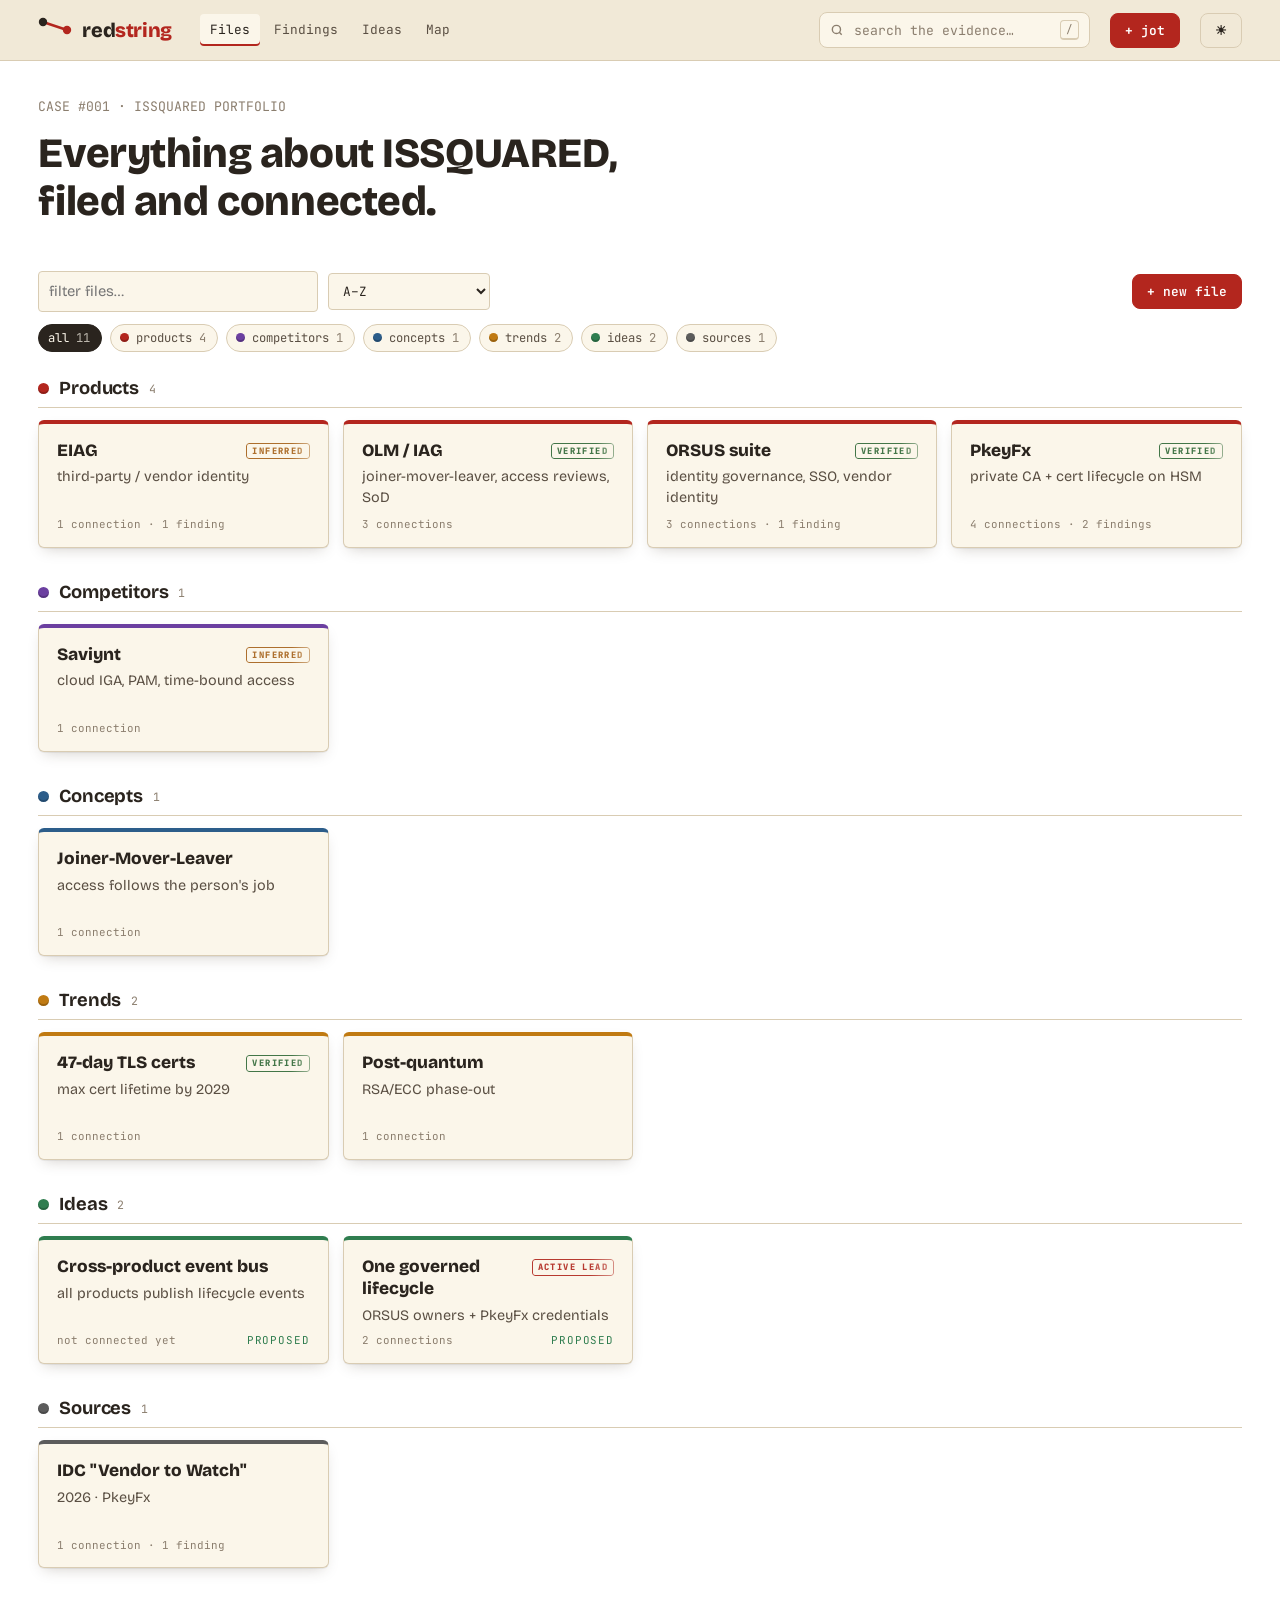
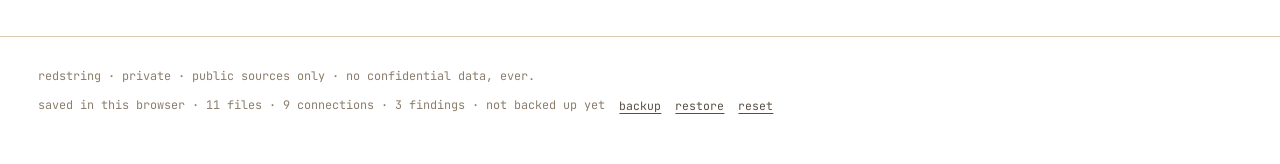
==== cases.html @ 2bbe44ee "Initial commit: redstring research notebook with files, case files, findings, ideas, map, search and" ====
<!doctype html>
<html lang="en">
<head>
<meta charset="utf-8">
<meta name="viewport" content="width=device-width, initial-scale=1">
<title>redstring · case file</title>
<meta name="robots" content="noindex, nofollow">
<script>
  // set theme before paint (no flash)
  (function(){var t;try{t=localStorage.getItem("redstring-theme");}catch(e){}
   if(!t){t=window.matchMedia&&matchMedia("(prefers-color-scheme: dark)").matches?"dark":"light";}
   document.documentElement.setAttribute("data-theme",t);})();
</script>
<link rel="preconnect" href="https://fonts.googleapis.com">
<link rel="preconnect" href="https://fonts.gstatic.com" crossorigin>
<link href="https://fonts.googleapis.com/css2?family=Bricolage+Grotesque:opsz,wght@12..96,400;12..96,600;12..96,700;12..96,800&family=JetBrains+Mono:wght@400;600;800&display=swap" rel="stylesheet">
<link rel="stylesheet" href="static/css/redstring.css">
</head>
<body data-page="cases">
<header id="topbar" class="topbar"></header>

<main class="wrap">

  <div id="file-view" class="file-view"></div>
</main>

<footer id="footer" class="foot"></footer>
<script src="static/js/store.js"></script>
<script src="static/js/ui.js"></script>
<script src="static/js/cases.js"></script>
</body>
</html>
---- static/css/redstring.css ----
/* ==========================================================================
   redstring — theme
   Detective evidence board: corkboard, red string, manila case files,
   rubber stamps, typewriter text, redaction bars. Dark mode = "night shift".
   ========================================================================== */

/* ---------- 1. Tokens (day) ---------- */
:root {
  color-scheme: light;

  /* surfaces */
  --desk:        #efe6d2;   /* page background, warm paper */
  --paper:       #fbf6ea;   /* cards, index cards */
  --paper-2:     #f4ecda;   /* subtle fills */
  --manila:      #e9d4a4;   /* case-file folder */
  --manila-edge: #cfb47a;
  --cork:        #c39a68;
  --cork-dark:   #a47a4a;
  --cork-speck:  #8a6236;

  /* ink */
  --ink:         #2a241e;
  --ink-2:       #5a4f43;
  --ink-3:       #8b7e6e;
  --rule:        #d9ccb3;

  /* the string */
  --string:      #b3261e;
  --string-soft: #b3261e33;

  /* stamps */
  --verified:    #2f6b3a;
  --inferred:    #a8641a;
  --lead:        #b3261e;

  /* entity types (push-pin colours) */
  --t-product:    #b3261e;
  --t-concept:    #2c5d8a;
  --t-competitor: #6b3fa0;
  --t-trend:      #c07a12;
  --t-idea:       #2f7d4f;
  --t-person:     #a23b72;
  --t-source:     #5c5c5c;

  --redact:      #1b1714;
  --shadow:      0 1px 0 #0000000d, 0 6px 14px -6px #3a2a1a40;
  --shadow-lift: 0 2px 0 #0000000d, 0 14px 26px -10px #3a2a1a59;
  --lamp:        transparent;

  --font-sans: "Bricolage Grotesque", system-ui, -apple-system, "Segoe UI", sans-serif;
  --font-mono: "JetBrains Mono", ui-monospace, "SFMono-Regular", Menlo, monospace;

  --r-sm: 4px;
  --r-md: 8px;
  --gutter: 16px;
}

/* ---------- 2. Tokens (night shift) ---------- */
@media (prefers-color-scheme: dark) {
  :root:not([data-theme="light"]) {
    color-scheme: dark;
    --desk:        #14120f;
    --paper:       #1f1b16;
    --paper-2:     #27221b;
    --manila:      #3a3020;
    --manila-edge: #5a4a2e;
    --cork:        #3b2c1d;
    --cork-dark:   #2c2015;
    --cork-speck:  #1c140c;
    --ink:         #ede3cf;
    --ink-2:       #c2b59d;
    --ink-3:       #8f8370;
    --rule:        #3a3228;
    --string:      #e5534b;
    --string-soft: #e5534b40;
    --verified:    #6fbf7f;
    --inferred:    #e0a24a;
    --lead:        #ef6b62;
    --t-product:    #e5534b;
    --t-concept:    #6aa6dc;
    --t-competitor: #a98ae0;
    --t-trend:      #e0a24a;
    --t-idea:       #6fbf7f;
    --t-person:     #e07fb0;
    --t-source:     #a8a8a8;
    --redact:      #000000;
    --shadow:      0 1px 0 #00000040, 0 8px 18px -8px #000000b0;
    --shadow-lift: 0 2px 0 #00000040, 0 16px 30px -10px #000000c0;
    --lamp:        radial-gradient(ellipse 70% 55% at 50% 0%, #f3c46a14, transparent 70%);
  }
}
:root[data-theme="dark"] {
  color-scheme: dark;
  --desk:        #14120f;
  --paper:       #1f1b16;
  --paper-2:     #27221b;
  --manila:      #3a3020;
  --manila-edge: #5a4a2e;
  --cork:        #3b2c1d;
  --cork-dark:   #2c2015;
  --cork-speck:  #1c140c;
  --ink:         #ede3cf;
  --ink-2:       #c2b59d;
  --ink-3:       #8f8370;
  --rule:        #3a3228;
  --string:      #e5534b;
  --string-soft: #e5534b40;
  --verified:    #6fbf7f;
  --inferred:    #e0a24a;
  --lead:        #ef6b62;
  --t-product:    #e5534b;
  --t-concept:    #6aa6dc;
  --t-competitor: #a98ae0;
  --t-trend:      #e0a24a;
  --t-idea:       #6fbf7f;
  --t-person:     #e07fb0;
  --t-source:     #a8a8a8;
  --redact:      #000000;
  --shadow:      0 1px 0 #00000040, 0 8px 18px -8px #000000b0;
  --shadow-lift: 0 2px 0 #00000040, 0 16px 30px -10px #000000c0;
  --lamp:        radial-gradient(ellipse 70% 55% at 50% 0%, #f3c46a14, transparent 70%);
}

/* ---------- 3. Base ---------- */
*, *::before, *::after { box-sizing: border-box; }
html { -webkit-text-size-adjust: 100%; }
body {
  margin: 0;
  background: var(--lamp), var(--desk);
  background-attachment: fixed;
  color: var(--ink);
  font-family: var(--font-sans);
  font-size: 16px;
  line-height: 1.55;
  overflow-x: hidden;
}
h1, h2, h3 { line-height: 1.15; margin: 0 0 .4em; letter-spacing: -0.01em; }
h1 { font-size: clamp(1.8rem, 4vw, 2.6rem); font-weight: 800; }
h2 { font-size: 1.35rem; font-weight: 700; }
h3 { font-size: 1.05rem; font-weight: 700; }
p  { margin: 0 0 1em; }
a  { color: var(--string); text-underline-offset: 3px; }
code, .mono { font-family: var(--font-mono); font-size: .88em; }
:focus-visible { outline: 2px dashed var(--string); outline-offset: 3px; }

.wrap { max-width: none; margin: 0; padding: 0 clamp(16px, 3vw, 48px); }

/* typewriter label */
.label {
  font-family: var(--font-mono);
  font-size: .72rem;
  letter-spacing: .14em;
  text-transform: uppercase;
  color: var(--ink-3);
}

/* ---------- 4. Top bar ---------- */
.topbar {
  position: sticky; top: 0; z-index: 20;
  background: color-mix(in srgb, var(--desk) 88%, transparent);
  backdrop-filter: blur(6px);
  border-bottom: 1px solid var(--rule);
}
.topbar .wrap { display: flex; align-items: center; gap: 20px; height: 60px; }
.brand { display: flex; align-items: center; gap: 10px; text-decoration: none; color: var(--ink); }
.brand-word { font-weight: 800; font-size: 1.25rem; letter-spacing: -0.02em; }
.brand-word b { color: var(--string); font-weight: 800; }
.brand svg { flex: none; }
.nav { display: flex; gap: 4px; margin-left: 8px; }
.nav a {
  font-family: var(--font-mono); font-size: .8rem; text-decoration: none;
  color: var(--ink-2); padding: 6px 10px; border-radius: var(--r-sm);
}
.nav a:hover { background: var(--paper-2); color: var(--ink); }
.nav a[aria-current="page"] { color: var(--ink); background: var(--paper); box-shadow: inset 0 -2px 0 var(--string); }
.topbar .spacer { flex: 1; }

/* ---------- 5. Inputs & buttons ---------- */
.search {
  display: flex; align-items: center; gap: 8px;
  background: var(--paper); border: 1px solid var(--rule); border-radius: var(--r-md);
  padding: 0 10px; height: 36px; min-width: 0;
}
.search input {
  border: 0; background: transparent; color: var(--ink); outline: none;
  font-family: var(--font-mono); font-size: .82rem; width: 200px; min-width: 0;
}
.search input::placeholder { color: var(--ink-3); }
.kbd {
  font-family: var(--font-mono); font-size: .68rem; color: var(--ink-3);
  border: 1px solid var(--rule); border-bottom-width: 2px; border-radius: 4px; padding: 0 5px;
}
.btn {
  display: inline-flex; align-items: center; gap: 8px;
  font-family: var(--font-mono); font-size: .8rem; font-weight: 600;
  padding: 8px 14px; border-radius: var(--r-md); cursor: pointer;
  border: 1px solid var(--ink); background: var(--ink); color: var(--paper);
  text-decoration: none;
}
.btn:hover { transform: translateY(-1px); }
.btn.ghost { background: transparent; color: var(--ink); border-color: var(--rule); }
.btn.ghost:hover { border-color: var(--ink-3); }
.btn.red { background: var(--string); border-color: var(--string); color: #fff; }

.toggle-night { white-space: nowrap; }
.toggle-night .moon { display: none; }
:root[data-theme="dark"] .toggle-night .moon { display: inline; }
:root[data-theme="dark"] .toggle-night .sun { display: none; }

/* ---------- 6. Chips (type filters) ---------- */
.chips { display: flex; flex-wrap: wrap; gap: 8px; }
.chip {
  --c: var(--ink-3);
  display: inline-flex; align-items: center; gap: 7px;
  font-family: var(--font-mono); font-size: .76rem;
  padding: 5px 11px 5px 9px; border-radius: 999px; cursor: pointer;
  background: var(--paper); color: var(--ink-2); border: 1px solid var(--rule);
  user-select: none;
}
.chip .pin-dot { width: 9px; height: 9px; border-radius: 50%; background: var(--c); box-shadow: inset 0 -2px 0 #00000033; }
.chip[aria-pressed="false"] { opacity: .45; text-decoration: line-through; }
.chip .count { color: var(--ink-3); }

.t-product    { --c: var(--t-product); }
.t-concept    { --c: var(--t-concept); }
.t-competitor { --c: var(--t-competitor); }
.t-trend      { --c: var(--t-trend); }
.t-idea       { --c: var(--t-idea); }
.t-person     { --c: var(--t-person); }
.t-source     { --c: var(--t-source); }

/* ---------- 7. Stamps ---------- */
.stamp {
  --s: var(--ink-2);
  display: inline-block;
  font-family: var(--font-mono); font-weight: 800; font-size: .7rem;
  letter-spacing: .16em; text-transform: uppercase;
  color: var(--s); border: 2px solid var(--s); border-radius: 3px;
  padding: 2px 7px 1px;
  transform: rotate(-4deg);
  opacity: .9;
  mix-blend-mode: multiply;
  /* worn ink */
  -webkit-mask-image: radial-gradient(circle at 30% 40%, #000 60%, #000c 75%, #0008 100%);
          mask-image: radial-gradient(circle at 30% 40%, #000 60%, #000c 75%, #0008 100%);
}
:root[data-theme="dark"] .stamp { mix-blend-mode: normal; }
@media (prefers-color-scheme: dark) { :root:not([data-theme="light"]) .stamp { mix-blend-mode: normal; } }
.stamp.verified { --s: var(--verified); }
.stamp.inferred { --s: var(--inferred); transform: rotate(3deg); }
.stamp.lead     { --s: var(--lead); transform: rotate(-2deg); }
.stamp.big { font-size: 1.05rem; border-width: 3px; padding: 4px 12px 3px; }


/* ---------- 10. Case file ---------- */
.casefile {
  position: relative;
  background: var(--manila);
  border: 1px solid var(--manila-edge);
  border-radius: 4px 10px 10px 10px;
  padding: 28px clamp(16px, 3vw, 36px) 32px;
  margin-top: 26px;
  box-shadow: var(--shadow-lift);
}
.casefile::before { /* folder tab */
  content: attr(data-tab);
  position: absolute; top: -26px; left: -1px;
  height: 27px; padding: 4px 18px 0;
  background: var(--manila); border: 1px solid var(--manila-edge); border-bottom: 0;
  border-radius: 8px 8px 0 0;
  font-family: var(--font-mono); font-size: .72rem; letter-spacing: .12em; color: var(--ink-2);
}
.casefile .sheet {
  background: var(--paper);
  padding: 22px clamp(14px, 3vw, 30px);
  border-radius: 2px;
  box-shadow: var(--shadow);
  position: relative;
}
.case-head { display: flex; justify-content: space-between; align-items: flex-start; gap: 16px; flex-wrap: wrap; border-bottom: 2px solid var(--ink); padding-bottom: 12px; margin-bottom: 18px; }
.case-head .stamp.big { margin-top: 6px; }
.case-no { font-family: var(--font-mono); font-size: .78rem; color: var(--ink-3); }

.facts { display: grid; grid-template-columns: 160px 1fr; gap: 0; margin: 0 0 20px; font-family: var(--font-mono); font-size: .84rem; }
.facts dt, .facts dd { margin: 0; padding: 9px 0; border-bottom: 1px dashed var(--rule); }
.facts dt { color: var(--ink-3); text-transform: uppercase; font-size: .7rem; letter-spacing: .12em; padding-top: 11px; }
.facts dd { display: flex; align-items: center; gap: 10px; flex-wrap: wrap; }
.facts .stamp { font-size: .58rem; padding: 1px 5px 0; border-width: 1.5px; }

.case-grid { display: grid; grid-template-columns: minmax(0, 1fr) minmax(280px, 340px); gap: clamp(24px, 3vw, 48px); align-items: start; }

.links-list { list-style: none; margin: 0; padding: 0; }
.links-list li { display: flex; align-items: center; gap: 10px; padding: 8px 0; border-bottom: 1px dashed var(--rule); font-size: .92rem; }
.links-list .rel { font-family: var(--font-mono); font-size: .7rem; color: var(--string); text-transform: uppercase; letter-spacing: .08em; min-width: 104px; }
.links-list .pin-dot { width: 9px; height: 9px; border-radius: 50%; background: var(--c); flex: none; }

.tags { display: flex; gap: 6px; flex-wrap: wrap; }
.tag { font-family: var(--font-mono); font-size: .68rem; color: var(--ink-2); background: var(--paper-2); border: 1px solid var(--rule); border-radius: 3px; padding: 0 6px; }


/* ---------- 13. Section frame (style guide) ---------- */
.section { padding: 34px 0; border-top: 1px solid var(--rule); }
.section-head { display: flex; align-items: baseline; justify-content: space-between; gap: 16px; flex-wrap: wrap; margin-bottom: 16px; }
.hero { padding: 40px 0 28px; }
.hero p.lede { font-size: 1.1rem; color: var(--ink-2); max-width: 62ch; }
.hero .typed { font-family: var(--font-mono); color: var(--ink-3); font-size: .82rem; }

.empty {
  text-align: center; padding: 34px 16px; border: 2px dashed var(--rule); border-radius: var(--r-md);
  font-family: var(--font-mono); color: var(--ink-3); font-size: .85rem;
}
.empty strong { display: block; font-family: var(--font-sans); color: var(--ink); font-size: 1.05rem; margin-bottom: 4px; }

footer.foot { padding: 30px 0 50px; font-family: var(--font-mono); font-size: .74rem; color: var(--ink-3); border-top: 1px solid var(--rule); }

/* ---------- 14. App: shared ---------- */
.pin-dot { display: inline-block; width: 9px; height: 9px; border-radius: 50%; background: var(--c); flex: none; box-shadow: inset 0 -2px 0 #00000033; }
.page-head { padding: 36px 0 20px; }
.page-head .typed { font-family: var(--font-mono); color: var(--ink-3); font-size: .82rem; }
.page-head .lede { font-size: 1.05rem; color: var(--ink-2); max-width: 62ch; }
.board-head { padding-bottom: 10px; }
.section.flush { border-top: 0; padding-top: 8px; }
.spacer { flex: 1; }
.muted { color: var(--ink-3); font-size: .9rem; }
.hint { display: block; font-family: var(--font-mono); font-size: .7rem; color: var(--ink-3); margin: 6px 0 0; }

.input, .field input, .field select, .field textarea {
  font: inherit; font-size: .92rem; color: var(--ink);
  background: var(--paper); border: 1px solid var(--rule); border-radius: var(--r-sm);
  padding: 8px 10px; min-width: 0; width: 100%;
}
select.input, .field select { font-family: var(--font-mono); font-size: .8rem; width: auto; }
textarea.input, .field textarea { resize: vertical; line-height: 1.5; }
.input:focus, .field :is(input, select, textarea):focus, .notes-input:focus { outline: 2px solid var(--string-soft); border-color: var(--string); }
.btn.sm { padding: 6px 11px; font-size: .74rem; }
.btn.xs { padding: 2px 8px; font-size: .68rem; border-radius: 4px; }
.btn.danger, .linkbtn.danger { color: var(--lead); }
.btn[aria-pressed="true"] { background: var(--string); border-color: var(--string); color: #fff; }
.linkbtn { background: none; border: 0; padding: 0; color: var(--ink-2); font-family: var(--font-mono); font-size: .72rem; cursor: pointer; text-decoration: underline; text-underline-offset: 3px; }
.linkbtn:hover { color: var(--string); }
.icon-btn { background: none; border: 1px solid transparent; color: var(--ink-3); cursor: pointer; border-radius: 4px; font-size: 1rem; line-height: 1; padding: 2px 7px; }
.icon-btn:hover { border-color: var(--rule); color: var(--string); background: var(--paper); }
.toolbar { display: flex; flex-wrap: wrap; gap: 10px; align-items: center; margin-bottom: 18px; }
.toolbar .input[type="search"] { width: 240px; flex: 0 1 240px; }
.empty.clickable { display: block; width: 100%; cursor: pointer; background: transparent; font: inherit; }
.empty.clickable:hover { border-color: var(--string); }
.stamp.xs { font-size: .55rem; padding: 1px 5px 0; border-width: 1.5px; }

/* topbar search + popup */
.search-wrap { position: relative; }
.search-ic { display: inline-flex; color: var(--ink-3); }
.search-pop {
  position: absolute; right: 0; top: calc(100% + 6px); width: min(460px, calc(100vw - 32px)); max-height: 70vh; overflow: auto;
  background: var(--paper); border: 1px solid var(--rule); border-radius: var(--r-md); box-shadow: var(--shadow-lift); padding: 6px; z-index: 30;
}
.sr { display: flex; gap: 10px; align-items: flex-start; padding: 9px 10px; border-radius: 6px; color: var(--ink); text-decoration: none; }
.sr .pin-dot { margin-top: 6px; }
.sr.on, .sr:hover { background: var(--paper-2); }
.sr-ic { color: var(--ink-3); font-size: .8rem; width: 9px; }
.sr-main { flex: 1; min-width: 0; }
.sr-title { display: block; font-weight: 700; font-size: .92rem; }
.sr-snip { display: block; font-family: var(--font-mono); font-size: .72rem; color: var(--ink-2); line-height: 1.45; overflow-wrap: anywhere; }
.sr-kind { font-family: var(--font-mono); font-size: .64rem; text-transform: uppercase; letter-spacing: .1em; color: var(--ink-3); padding-top: 3px; }
.sr-empty { padding: 12px; font-family: var(--font-mono); font-size: .78rem; color: var(--ink-2); }
mark { background: color-mix(in srgb, var(--inferred) 30%, transparent); color: inherit; border-radius: 2px; padding: 0 1px; }

/* modal */
dialog.modal {
  border: 1px solid var(--manila-edge); border-radius: 10px; padding: 0; width: min(520px, calc(100vw - 32px));
  background: var(--paper); color: var(--ink); box-shadow: var(--shadow-lift);
}
dialog.modal::backdrop { background: #1a120a8c; backdrop-filter: blur(2px); }
dialog.modal form { padding: 22px 22px 18px; }
.modal-head { border-bottom: 2px solid var(--ink); margin-bottom: 14px; padding-bottom: 8px; }
.modal-head h2 { margin: 2px 0 0; }
.modal-msg { font-family: var(--font-mono); font-size: .82rem; color: var(--ink-2); overflow-wrap: anywhere; }
.field { display: block; margin-bottom: 12px; }
.field .label { display: block; margin-bottom: 4px; }
.modal-actions { display: flex; justify-content: flex-end; gap: 10px; margin-top: 18px; }

/* toasts */
.toasts { position: fixed; left: 50%; bottom: 20px; transform: translateX(-50%); display: grid; gap: 8px; z-index: 50; pointer-events: none; }
.toast {
  font-family: var(--font-mono); font-size: .78rem; background: var(--ink); color: var(--paper);
  padding: 9px 16px; border-radius: 6px; box-shadow: var(--shadow-lift); animation: toast-in .18s ease-out; transition: opacity .3s, transform .3s;
}
.toast.bad { background: var(--lead); color: #fff; }
.toast.out { opacity: 0; transform: translateY(6px); }
@keyframes toast-in { from { opacity: 0; transform: translateY(8px); } }

/* footer */
.foot-row { display: flex; justify-content: space-between; gap: 10px 20px; flex-wrap: wrap; }
.foot-tools { display: flex; gap: 14px; align-items: center; flex-wrap: wrap; }
.foot-info { color: var(--ink-3); }

/* ---------- 16. Case files (app) ---------- */
.file-view { padding-top: 22px; }
.back { display: inline-block; font-family: var(--font-mono); font-size: .8rem; color: var(--ink-2); text-decoration: none; margin-bottom: 14px; }
.back:hover { color: var(--string); }
.case-title { min-width: 0; flex: 1; }
.case-title h1 { margin: 4px 0 2px; overflow-wrap: anywhere; }
.file-actions { display: flex; flex-wrap: wrap; gap: 8px; margin-top: 12px; }
.stamp-btn { background: none; border: 0; padding: 6px; cursor: pointer; }
.stamp-btn:hover .stamp { opacity: 1; transform: rotate(-1deg) scale(1.05); }
.stamp.none { --s: var(--ink-3); border-style: dashed; opacity: .6; }
.stage-row { display: flex; align-items: center; gap: 14px; flex-wrap: wrap; margin: -4px 0 18px; }
.stage-track { display: flex; flex-wrap: wrap; gap: 0; border: 1px solid var(--rule); border-radius: 999px; overflow: hidden; }
.stage-step { font-family: var(--font-mono); font-size: .72rem; padding: 5px 12px; background: var(--paper); color: var(--ink-2); border: 0; border-right: 1px solid var(--rule); cursor: pointer; }
.stage-step:last-child { border-right: 0; }
.stage-step.on { background: var(--t-idea); color: #fff; }

.block { margin-bottom: 26px; }
.block:empty { display: none; }
.block-head { display: flex; align-items: baseline; justify-content: space-between; gap: 12px; border-bottom: 1px solid var(--rule); margin-bottom: 10px; padding-bottom: 4px; }
.block-head h3 { margin: 0; }
.block-tools { display: inline-flex; gap: 12px; align-items: center; }
.block-head a.label { text-decoration: none; }
.tabs { display: inline-flex; border: 1px solid var(--rule); border-radius: 6px; overflow: hidden; }
.tabs button { font-family: var(--font-mono); font-size: .7rem; padding: 3px 10px; border: 0; background: transparent; color: var(--ink-2); cursor: pointer; }
.tabs button[aria-selected="true"] { background: var(--ink); color: var(--paper); }
.saved-ind { font-family: var(--font-mono); font-size: .68rem; color: var(--verified); }

.notes-input {
  width: 100%; min-height: 320px; resize: vertical; font-family: var(--font-mono); font-size: .85rem; line-height: 24px;
  color: var(--ink); border: 1px solid var(--rule); border-radius: 2px; padding: 12px 14px;
  background: var(--paper) repeating-linear-gradient(transparent 0 23px, var(--rule) 23px 24px);
  background-position: 0 11px; background-attachment: local;
}
.md { overflow-wrap: anywhere; }
.md > :first-child { margin-top: 0; }
.md h2 { font-size: 1.2rem; margin: 1.1em 0 .4em; }
.md h3 { font-size: 1.05rem; margin: 1em 0 .3em; }
.md h4 { font-size: .95rem; margin: 1em 0 .3em; }
.md ul, .md ol { padding-left: 1.3em; margin: 0 0 1em; }
.md li { margin: .15em 0; }
.md li.task { list-style: none; margin-left: -1.3em; display: flex; gap: 8px; align-items: baseline; }
.md li.task .box { display: inline-grid; place-items: center; width: 14px; height: 14px; border: 1.5px solid var(--ink-3); border-radius: 3px; font-size: .7rem; flex: none; }
.md li.task.done { color: var(--ink-3); text-decoration: line-through; }
.md li.task.done .box { border-color: var(--verified); color: var(--verified); }
.md blockquote { margin: 0 0 1em; padding: 6px 14px; border-left: 3px solid var(--string); background: var(--paper-2); color: var(--ink-2); font-style: italic; }
.md pre { background: var(--paper-2); border: 1px solid var(--rule); padding: 10px 12px; border-radius: 4px; overflow-x: auto; }
.md code { background: var(--paper-2); padding: 1px 4px; border-radius: 3px; }
.md pre code { background: none; padding: 0; }
.md hr { border: 0; border-top: 1px dashed var(--rule); margin: 1.2em 0; }
.md p:last-child { margin-bottom: 0; }
a.wikilink { color: var(--ink); text-decoration: none; border-bottom: 2px solid var(--c, var(--string)); font-weight: 600; }
a.wikilink:hover { background: var(--string-soft); }
a.wikilink.missing { border-bottom-style: dashed; border-color: var(--ink-3); color: var(--ink-2); font-weight: 400; }

.facts-edit { display: grid; gap: 8px; margin-bottom: 10px; }
.fact-row { display: grid; grid-template-columns: 1fr 1.6fr auto auto; gap: 6px; align-items: center; }
.links-list li .icon-btn { margin-left: auto; }
.links-list li a { color: var(--ink); text-decoration: none; font-weight: 600; }
.links-list li a:hover { color: var(--string); }
.links-list .muted-rel { color: var(--ink-3); }
.links-list li.muted { color: var(--ink-3); }
.links-list li .btn.xs, .links-list li .tiny-ok { margin-left: auto; }
.tiny-ok { font-family: var(--font-mono); font-size: .66rem; color: var(--verified); }
.tie-form { display: grid; grid-template-columns: auto 1fr auto; gap: 6px; margin-top: 10px; }
.tie-form select.input { width: 100%; }
.quick-add { display: grid; gap: 6px; margin-bottom: 12px; }
.quick-row { display: flex; gap: 6px; justify-content: flex-end; }

/* ---------- 17. Findings (app) ---------- */
.composer { background: var(--paper); border: 1px solid var(--rule); border-radius: var(--r-md); padding: 14px; box-shadow: var(--shadow); }
.composer-text { border: 0; background: transparent; padding: 4px 2px; font-size: 1rem; min-height: 84px; }
.composer-text:focus { outline: none; }
.composer-row { display: flex; gap: 8px; flex-wrap: wrap; align-items: center; margin-top: 8px; }
.tag-picker { display: flex; flex-wrap: wrap; gap: 6px; align-items: center; flex: 1 1 260px; }
.tag-in { width: 160px; flex: 0 1 160px; padding: 5px 9px; font-size: .82rem; }
.tag-chip { display: inline-flex; align-items: center; gap: 6px; font-family: var(--font-mono); font-size: .74rem; background: var(--paper-2); border: 1px solid var(--rule); border-radius: 999px; padding: 3px 4px 3px 9px; }
.tag-chip button { background: none; border: 0; cursor: pointer; color: var(--ink-3); font-size: .9rem; line-height: 1; padding: 0 4px; }
.tag-chip button:hover { color: var(--string); }
a.tag { display: inline-flex; align-items: center; gap: 5px; text-decoration: none; color: var(--ink-2); }
a.tag:hover { border-color: var(--c); color: var(--ink); }
.f-tools { margin-left: auto; display: inline-flex; gap: 12px; }
.inline-label { display: flex; align-items: center; gap: 6px; flex: 1 1 220px; }
@keyframes flash { 0%, 40% { background: var(--string-soft); } 100% { background: transparent; } }


/* ---------- 19. Responsive ---------- */
@media (max-width: 1080px) {
  .case-grid { grid-template-columns: 1fr; }
  }
@media (max-width: 860px) {
  .topbar .wrap { flex-wrap: wrap; height: auto; row-gap: 0; padding-top: 10px; gap: 10px; }
  .nav { order: 9; flex-basis: 100%; margin: 4px 0 0; overflow-x: auto; gap: 2px; scrollbar-width: none; }
  .nav::-webkit-scrollbar { display: none; }
  .nav a { padding: 8px 10px 10px; border-radius: 0; white-space: nowrap; }
  .nav a[aria-current="page"] { background: transparent; }
  .search-wrap { flex: 1 1 0; min-width: 0; }
  .search { width: 100%; }
  .search input { width: 100%; }
  .case-grid { grid-template-columns: 1fr; }
  }
@media (max-width: 560px) {
  .topbar .spacer { display: none; }
  .search .kbd { display: none; }
  .brand-word { display: none; }
  .facts { grid-template-columns: 1fr; }
  .facts dt { border-bottom: 0; padding-bottom: 0; }
    .toolbar .input[type="search"] { flex: 1 1 100%; }
  .fact-row { grid-template-columns: 1fr 1fr; }
  .tie-form { grid-template-columns: 1fr; }
  .foot-row { flex-direction: column; }
  .topbar .wrap { flex-wrap: wrap; gap: 8px; }
  .jot-btn { padding: 8px 10px; }
  .case-head { flex-direction: column-reverse; align-items: flex-start; gap: 4px; }
  .case-head .stamp-btn { padding: 0; }
  .file-actions .btn { flex: 0 0 auto; }
}
@media (prefers-reduced-motion: reduce) {
  * { transition: none !important; animation: none !important; }
}

/* ---------- 20. Case file: calmer layout ---------- */
.case-side { border-left: 1px dashed var(--rule); padding-left: clamp(20px, 2.5vw, 36px); }
.case-side .block { margin-bottom: 30px; }
.notes-read { font-size: 1.04rem; line-height: 1.7; max-width: 80ch; min-height: 40vh; }
.notes-empty { min-height: 40vh; display: grid !important; place-content: center; }
.notes-input { min-height: 60vh; font-size: .92rem; overflow: hidden; }
.suggest { display: flex; flex-wrap: wrap; gap: 6px; align-items: center; margin-top: 14px; }
.suggest .label { width: 100%; text-transform: none; letter-spacing: .02em; }
.suggest-chip { font: inherit; font-size: .8rem; color: var(--ink-2); background: transparent; border: 1px dashed var(--ink-3); border-radius: 999px; padding: 2px 10px; cursor: pointer; }
.suggest-chip:hover { border-color: var(--string); color: var(--string); border-style: solid; }
.input.quick { margin-bottom: 10px; }
.mini-log { list-style: none; margin: 0; padding: 0; }
.mini-log li { padding: 8px 0; border-bottom: 1px dashed var(--rule); font-size: .88rem; display: flex; flex-wrap: wrap; gap: 4px 8px; align-items: center; }
.mini-log time { font-family: var(--font-mono); font-size: .66rem; color: var(--ink-3); }
@media (max-width: 1080px) {
  .case-side { border-left: 0; padding-left: 0; border-top: 1px dashed var(--rule); padding-top: 22px; }
}

.case-side .facts { grid-template-columns: 1fr; }
.case-side .facts dt { border-bottom: 0; padding: 10px 0 0; }
.case-side .facts dd { padding: 2px 0 9px; }

/* facts: stamp straight, on the same line as the label */
.facts dt { display: flex; align-items: center; gap: 10px; flex-wrap: wrap; }
.facts dt .stamp { transform: none; font-size: .56rem; padding: 1px 5px 0; border-width: 1.5px; letter-spacing: .12em; }
/* findings: stamp straight, on the same line as the time */
.f-meta { display: flex; align-items: center; gap: 10px; flex-wrap: wrap; }
.f-meta time { display: inline; }
.f-meta .stamp { transform: none; letter-spacing: .12em; }
.mini-log li { display: block; }
.mini-log li > span { display: block; margin-top: 2px; }
/* connections: each relation is a red thread, files hang off it one per line */
.threads { display: grid; gap: 16px; }
.thread-label { display: flex; align-items: center; gap: 8px; font-family: var(--font-mono); font-size: .68rem; letter-spacing: .1em; text-transform: uppercase; color: var(--ink-2); margin-bottom: 4px; }
.thread-count { font-size: .62rem; color: var(--paper); background: var(--string); border-radius: 999px; padding: 0 6px; letter-spacing: 0; line-height: 1.5; }
.thread-items { list-style: none; margin: 0 0 0 5px; padding: 0; }
.thread-items li { position: relative; display: flex; align-items: flex-start; gap: 8px; padding: 5px 0 5px 16px; }
.thread-items li::before { content: ""; position: absolute; left: 0; top: 14px; width: 11px; border-top: 2px solid var(--string); }
.thread-items li::after { content: ""; position: absolute; left: 0; top: 0; bottom: 0; border-left: 2px solid var(--string); }
.thread-items li:last-child::after { bottom: auto; height: 16px; }
.thread-items .pin-dot { margin-top: 6px; }
.thread-items a { flex: 1; min-width: 0; color: var(--ink); text-decoration: none; font-weight: 600; font-size: .92rem; line-height: 1.35; overflow-wrap: anywhere; }
.thread-items a:hover { color: var(--string); }
.thread-items .icon-btn { margin-top: -1px; flex: none; }

/* comments under each case file */
.comments { margin-top: 34px; padding-top: 18px; border-top: 2px solid var(--ink); }
.comments h3 { display: inline-flex; align-items: center; gap: 8px; }
.comment-list { list-style: none; margin: 0 0 14px; padding: 0; }
.comment { position: relative; display: grid; grid-template-columns: 1fr auto; gap: 2px 12px; padding: 12px 14px; margin-bottom: 8px;
  background: var(--paper-2); border: 1px solid var(--rule); border-left: 3px solid var(--string); border-radius: 4px; }
.comment-text { grid-column: 1; font-size: .95rem; line-height: 1.55; }
.comment .bin { grid-column: 2; grid-row: 1 / span 2; align-self: center; display: inline-grid; place-items: center; width: 32px; height: 32px;
  background: transparent; border: 1px solid var(--rule); border-radius: 6px; color: var(--ink-3); cursor: pointer; }
.comment .bin:hover, .comment .bin:focus-visible { color: #fff; background: var(--lead); border-color: var(--lead); }
.comment-empty { padding: 6px 0 12px; }
.comment-compose { display: flex; gap: 8px; align-items: flex-end; }
.comment-compose textarea { flex: 1; resize: vertical; }
.toast.has-action { display: flex; align-items: center; gap: 14px; pointer-events: auto; }
.toast-action { background: none; border: 0; color: var(--inferred); font: inherit; font-weight: 700; text-transform: uppercase; letter-spacing: .08em; cursor: pointer; padding: 0; }
.toast-action:hover { text-decoration: underline; }

/* ---------- ideas: one row each, progress as a red string ---------- */
.idea-row { display: grid; grid-template-columns: minmax(0, 1fr) minmax(320px, 420px); gap: 18px 36px; align-items: center;
  background: var(--paper); border: 1px solid var(--rule); border-left: 4px solid var(--t-idea); border-radius: 6px;
  padding: 16px 20px; margin-bottom: 12px; box-shadow: var(--shadow); }
.idea-row.is-dropped { opacity: .6; border-left-color: var(--ink-3); box-shadow: none; }
.idea-top { display: flex; align-items: center; gap: 10px; flex-wrap: wrap; }
.idea-name { font-weight: 800; font-size: 1.15rem; color: var(--ink); text-decoration: none; }
.idea-name:hover { color: var(--string); }
.idea-gap { margin: 2px 0 8px; color: var(--ink-2); }
.idea-ties { display: flex; flex-wrap: wrap; gap: 6px 12px; align-items: center; margin-bottom: 8px; font-size: .88rem; }
.idea-ties .label, .idea-next .label { min-width: 74px; }
.tie { display: inline-flex; align-items: center; gap: 6px; color: var(--ink); text-decoration: none; font-weight: 600; }
.tie:hover { color: var(--string); }
.idea-next { display: flex; align-items: center; gap: 12px; }
.next-input { flex: 1; min-width: 0; font: inherit; font-size: .9rem; color: var(--ink); background: transparent;
  border: 0; border-bottom: 1px dashed var(--rule); padding: 4px 2px; }
.next-input:focus { outline: none; border-bottom: 1px solid var(--string); }
.next-input::placeholder { color: var(--ink-3); font-style: italic; }
.idea-side { display: grid; gap: 10px; justify-items: end; }

/* the progress string */
.track { list-style: none; margin: 0; padding: 0; display: grid; grid-template-columns: repeat(4, 1fr); width: 100%; position: relative; }
.track::before, .track::after { content: ""; position: absolute; top: 9px; left: 12.5%; height: 3px; border-radius: 2px; }
.track::before { right: 12.5%; background: var(--rule); }
.track::after { width: calc(75% * var(--at) / 3); background: var(--string); box-shadow: 0 1px 2px #0000004d; }
.track li { position: relative; z-index: 1; text-align: center; }
.track button { background: none; border: 0; padding: 0; cursor: pointer; display: grid; justify-items: center; gap: 6px; width: 100%; color: var(--ink-3); font: inherit; }
.knot { width: 20px; height: 20px; border-radius: 50%; background: var(--paper); border: 3px solid var(--rule); transition: transform .12s; }
.track li.done .knot { background: var(--string); border-color: var(--string); }
.track li.now .knot { background: var(--paper); border-color: var(--string); box-shadow: 0 0 0 4px var(--string-soft); }
.track button:hover .knot, .track button:focus-visible .knot { transform: scale(1.15); border-color: var(--string); }
.knot-label { font-family: var(--font-mono); font-size: .64rem; letter-spacing: .08em; text-transform: uppercase; }
.track li.now .knot-label { color: var(--string); font-weight: 800; }
.track li.done .knot-label { color: var(--ink-2); }
.track li:last-child.now .knot { background: var(--verified); border-color: var(--verified); box-shadow: 0 0 0 4px color-mix(in srgb, var(--verified) 25%, transparent); }
.track li:last-child.now .knot-label { color: var(--verified); }

.dropped-box { margin-top: 22px; }
.dropped-box summary { cursor: pointer; font-family: var(--font-mono); font-size: .78rem; color: var(--ink-3); margin-bottom: 12px; }

@media (max-width: 860px) {
  .idea-row { grid-template-columns: 1fr; }
  .idea-side { justify-items: stretch; }
  .idea-side .linkbtn { justify-self: end; }
}
@media (max-width: 560px) {
  .idea-next { flex-direction: column; align-items: stretch; gap: 2px; }
  .knot-label { font-size: .56rem; letter-spacing: .02em; }
}

/* ---------- Files (home) ---------- */
.files-bar { margin-bottom: 26px; }
.files-bar .toolbar { margin-bottom: 12px; }
.files-search { width: 280px !important; flex: 0 1 280px !important; }
.chip[aria-pressed="false"] { opacity: 1; text-decoration: none; }
.chip[aria-pressed="true"] { background: var(--ink); color: var(--paper); border-color: var(--ink); }
.chip[aria-pressed="true"] .count { color: var(--paper); opacity: .7; }
.file-group { margin-bottom: 34px; }
.group-head { display: flex; align-items: center; gap: 10px; font-size: 1.15rem; margin: 0 0 12px; padding-bottom: 8px; border-bottom: 1px solid var(--rule); }
.group-head .pin-dot { width: 11px; height: 11px; }
.group-head .count { font-family: var(--font-mono); font-size: .72rem; color: var(--ink-3); font-weight: 400; }
.file-grid { display: grid; grid-template-columns: repeat(auto-fill, minmax(260px, 1fr)); gap: 14px; }
.file-card { display: flex; flex-direction: column; gap: 6px; min-height: 128px; padding: 16px 18px 14px; color: var(--ink); text-decoration: none;
  background: var(--paper); border: 1px solid var(--rule); border-top: 4px solid var(--c); border-radius: 6px; box-shadow: var(--shadow); }
.file-card:hover, .file-card:focus-visible { border-color: var(--c); border-top-color: var(--c); }
.fc-top { display: flex; align-items: flex-start; justify-content: space-between; gap: 10px; }
.fc-name { font-weight: 800; font-size: 1.08rem; line-height: 1.25; overflow-wrap: anywhere; }
.fc-top .stamp { transform: none; flex: none; margin-top: 3px; }
.fc-blurb { margin: 0; color: var(--ink-2); font-size: .9rem; line-height: 1.45; display: -webkit-box; -webkit-line-clamp: 2; -webkit-box-orient: vertical; overflow: hidden; }
.fc-meta { margin-top: auto; display: flex; gap: 10px; align-items: center; justify-content: space-between; font-family: var(--font-mono); font-size: .68rem; color: var(--ink-3); }
.fc-stage { color: var(--t-idea); text-transform: uppercase; letter-spacing: .08em; }

/* ---------- Map (side feature) ---------- */
.map-head { padding-bottom: 8px; }
.map-bar { display: flex; flex-wrap: wrap; gap: 10px 16px; align-items: center; margin-bottom: 12px; }
.map-trail { display: flex; flex-wrap: wrap; align-items: center; gap: 6px 8px; min-height: 30px; }
.trail-step, .trail-now { display: inline-flex; align-items: center; gap: 6px; font: inherit; font-size: .85rem; padding: 3px 10px; border-radius: 999px; border: 1px solid var(--rule); background: var(--paper); color: var(--ink-2); }
.trail-step { cursor: pointer; }
.trail-step:hover { border-color: var(--string); color: var(--string); }
.trail-now { background: var(--ink); color: var(--paper); border-color: var(--ink); font-weight: 700; }
.trail-sep { color: var(--string); font-weight: 700; }
.board-shell { border-radius: 10px; padding: 14px; background: linear-gradient(180deg, #6b4a2b, #4f361f); box-shadow: var(--shadow-lift), inset 0 0 0 1px #00000040; }
.map-stage { position: relative; height: clamp(520px, 70vh, 760px); overflow: hidden; border-radius: 4px;
  background-color: var(--cork);
  background-image: radial-gradient(var(--cork-speck) 1px, transparent 1.4px), radial-gradient(var(--cork-dark) 1.2px, transparent 1.6px), radial-gradient(ellipse at 50% 45%, #ffffff1a, transparent 65%);
  background-size: 7px 7px, 11px 11px, 100% 100%; background-position: 0 0, 3px 5px, 0 0; box-shadow: inset 0 0 40px #00000040; }
.map-stage .strings { position: absolute; inset: 0; width: 100%; height: 100%; pointer-events: none; z-index: 1; }
.map-stage .strings line { stroke: var(--string); stroke-width: 2.2; stroke-linecap: round; filter: drop-shadow(1px 3px 1.5px #0000004d); }
.map-tag { position: absolute; z-index: 4; transform: translate(-50%, -50%); pointer-events: none; white-space: nowrap;
  font-family: var(--font-mono); font-size: .6rem; font-weight: 600; letter-spacing: .1em; text-transform: uppercase;
  color: var(--ink); background: var(--paper); border: 1px solid var(--string); border-radius: 2px; padding: 2px 7px 1px; box-shadow: 0 2px 4px #00000040; }
.mcard { position: absolute; z-index: 2; transform: translate(-50%, -50%); width: 184px; display: flex; flex-direction: column; gap: 3px; text-align: left;
  font: inherit; color: var(--ink); background: var(--paper); border: 0; border-top: 4px solid var(--c); border-radius: 3px; padding: 14px 14px 12px;
  box-shadow: var(--shadow); transition: left .45s cubic-bezier(.2,.8,.2,1), top .45s cubic-bezier(.2,.8,.2,1), opacity .3s, box-shadow .2s; }
button.mcard { cursor: pointer; }
button.mcard:hover, button.mcard:focus-visible { box-shadow: var(--shadow-lift); outline: 2px solid var(--c); outline-offset: 2px; }
.mcard .pin { position: absolute; top: -9px; left: 50%; width: 14px; height: 14px; margin-left: -7px; border-radius: 50%;
  background: radial-gradient(circle at 35% 30%, #ffffffaa 0 2px, transparent 3px), var(--c); box-shadow: 0 3px 3px #00000066; }
.mc-type { font-family: var(--font-mono); font-size: .62rem; letter-spacing: .14em; text-transform: uppercase; color: var(--c); }
.mc-name { font-weight: 800; font-size: 1rem; line-height: 1.2; overflow-wrap: anywhere; }
.mc-more { font-family: var(--font-mono); font-size: .64rem; color: var(--ink-3); margin-top: 2px; }
.mcard.center { width: 250px; z-index: 3; padding: 18px 18px 14px; box-shadow: var(--shadow-lift), 0 0 0 3px var(--string); }
.mcard.center .mc-name { font-size: 1.3rem; }
.mc-blurb { font-size: .85rem; color: var(--ink-2); line-height: 1.4; }
.mc-foot { display: flex; align-items: center; justify-content: space-between; gap: 8px; margin-top: 8px; }
.mc-foot .stamp { transform: none; }
.mc-open { font-family: var(--font-mono); font-size: .72rem; color: var(--string); text-decoration: none; font-weight: 700; margin-left: auto; }
.mc-open:hover { text-decoration: underline; }
.mcard.entering, .mcard.leaving { opacity: 0; }
.map-note { margin: 12px 0 0; color: #e9d7b6; min-height: 1em; }
.map-stage.is-empty::after { content: "No files yet."; position: absolute; inset: 0; display: grid; place-items: center; color: #f3e6cf; font-family: var(--font-mono); }

/* findings list without dates */
.flist { list-style: none; margin: 0; padding: 0; display: grid; gap: 10px; }
.flist > li { background: var(--paper); border: 1px solid var(--rule); border-left: 3px solid var(--string); border-radius: 4px; padding: 12px 16px; }
.flist .f-body { margin: 2px 0 8px; font-size: .97rem; }
.flist .tags { display: flex; flex-wrap: wrap; gap: 6px; align-items: center; }
.flist li.flash { animation: flash 1.6s ease-out; }

@media (max-width: 640px) {
  .files-search { flex: 1 1 100% !important; width: 100% !important; }
  .file-grid { grid-template-columns: 1fr; }
  .mcard { width: 128px; padding: 11px 10px 9px; }
  .mc-name { font-size: .86rem; }
  .mcard.center { width: 168px; }
  .mcard.center .mc-name { font-size: 1.05rem; }
  .mc-blurb { display: none; }
  .map-tag { font-size: .52rem; padding: 1px 5px 0; }
}
.mc-open { white-space: nowrap; }
@media (max-width: 640px) { .mc-foot { flex-wrap: wrap; gap: 4px 8px; } }
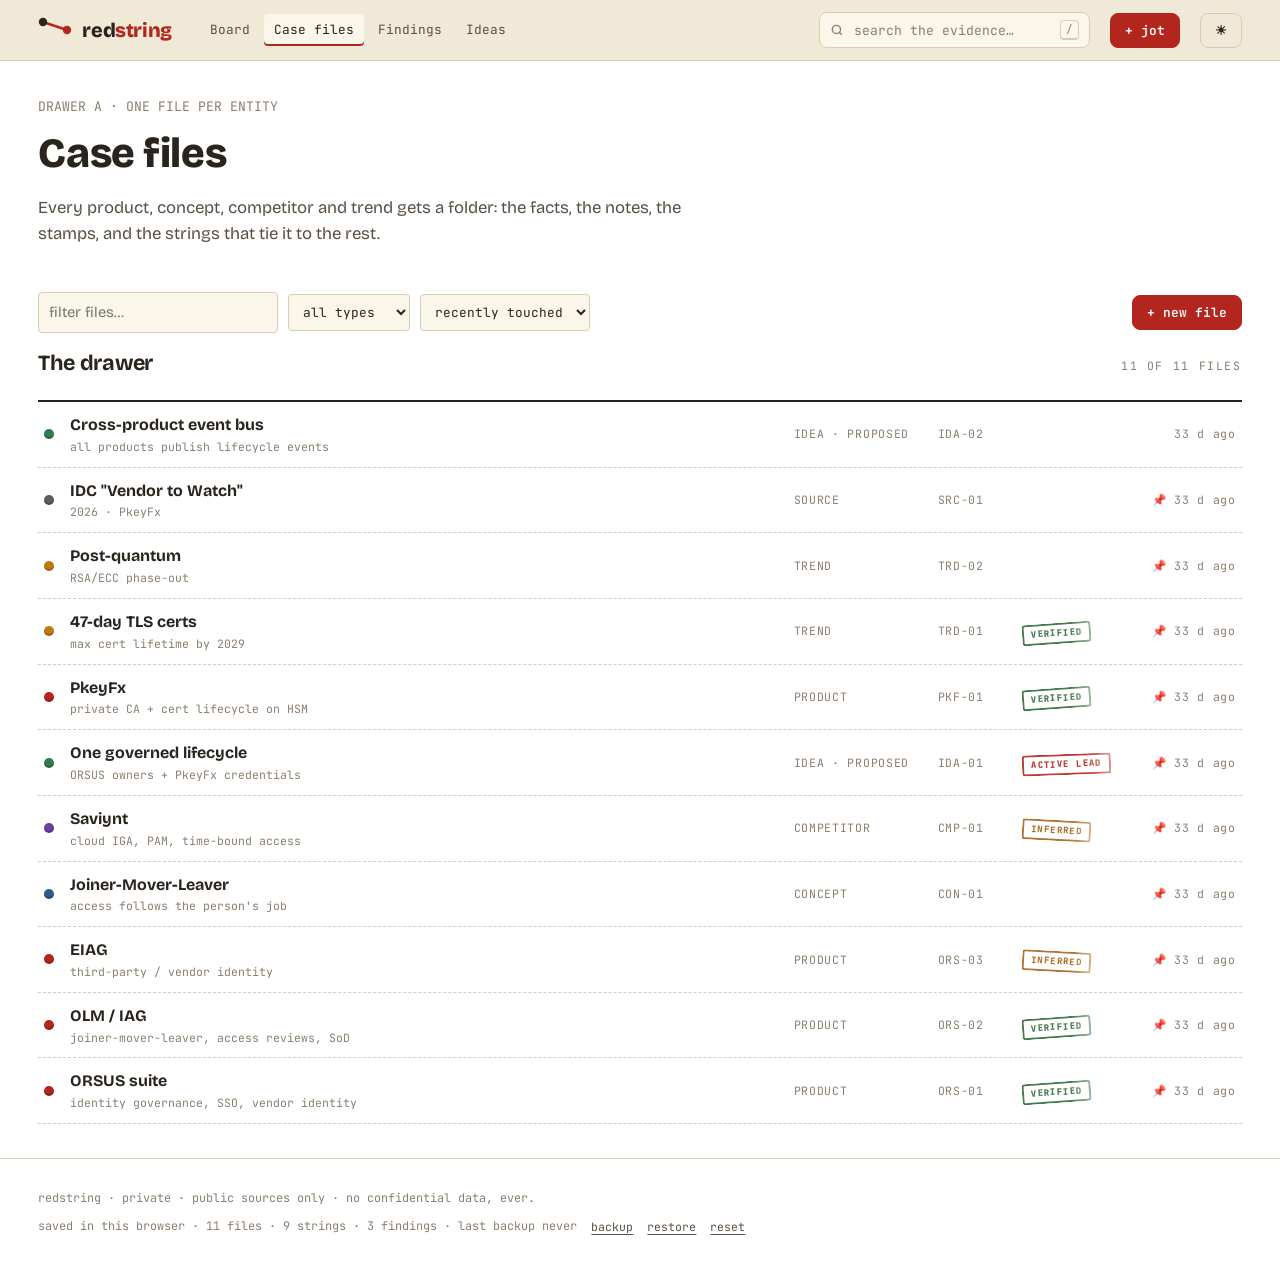
==== commit e6b70879: "Initial commit: redstring evidence board with case files, findings, ideas, search and local storage" ====
--- a/cases.html
+++ b/cases.html
@@ -3,7 +3,7 @@
 <head>
 <meta charset="utf-8">
 <meta name="viewport" content="width=device-width, initial-scale=1">
-<title>redstring · case file</title>
+<title>redstring · case files</title>
 <meta name="robots" content="noindex, nofollow">
 <script>
   // set theme before paint (no flash)
@@ -21,7 +21,13 @@
 
 <main class="wrap">
 
-  <div id="file-view" class="file-view"></div>
+  <section class="page-head" id="page-head">
+    <p class="typed">DRAWER A · ONE FILE PER ENTITY</p>
+    <h1>Case files</h1>
+    <p class="lede">Every product, concept, competitor and trend gets a folder: the facts, the notes, the stamps, and the strings that tie it to the rest.</p>
+  </section>
+  <div id="drawer-view"></div>
+  <div id="file-view" class="file-view" hidden></div>
 </main>
 
 <footer id="footer" class="foot"></footer>
--- a/static/css/redstring.css
+++ b/static/css/redstring.css
@@ -252,6 +252,91 @@
 .stamp.big { font-size: 1.05rem; border-width: 3px; padding: 4px 12px 3px; }
 
 
+/* ---------- 9. Evidence board ---------- */
+.board-shell {
+  border-radius: 10px;
+  padding: 14px;
+  background: linear-gradient(180deg, #6b4a2b, #4f361f);
+  box-shadow: var(--shadow-lift), inset 0 0 0 1px #00000040;
+}
+.board-scroll { overflow-x: auto; border-radius: 4px; }
+.board {
+  position: relative;
+  width: 100%; min-width: 980px; height: clamp(620px, 72vh, 820px);
+  background-color: var(--cork);
+  background-image:
+    radial-gradient(var(--cork-speck) 1px, transparent 1.4px),
+    radial-gradient(var(--cork-dark) 1.2px, transparent 1.6px),
+    radial-gradient(ellipse at 20% 10%, #ffffff14, transparent 60%);
+  background-size: 7px 7px, 11px 11px, 100% 100%;
+  background-position: 0 0, 3px 5px, 0 0;
+  box-shadow: inset 0 0 40px #00000040;
+}
+.strings { position: absolute; inset: 0; width: 100%; height: 100%; pointer-events: none; z-index: 1; }
+.strings .core {
+  stroke: var(--string); stroke-width: 2; stroke-linecap: round;
+  filter: drop-shadow(1px 3px 1.5px #0000004d);
+}
+.strings .twist {
+  stroke: #ffffff59; stroke-width: 1; stroke-dasharray: 1.5 3.5; stroke-linecap: round;
+}
+.strings .string { transition: opacity .2s; }
+
+/* relation tag: a small paper slip tied to the middle of the string */
+.string-tag {
+  position: absolute; z-index: 4;
+  transform: translate(-50%, -50%) rotate(var(--ang, 0deg));
+  font-family: var(--font-mono); font-size: .62rem; font-weight: 600;
+  letter-spacing: .1em; text-transform: uppercase; white-space: nowrap;
+  color: var(--ink); background: var(--paper);
+  border: 1px solid var(--string); border-radius: 2px;
+  padding: 2px 7px 1px;
+  box-shadow: 0 2px 4px #00000040;
+  opacity: .95; cursor: pointer;
+}
+
+
+.card {
+  position: absolute; z-index: 2;
+  width: 196px;
+  background: var(--paper);
+  background-image: repeating-linear-gradient(transparent 0 23px, var(--rule) 23px 24px);
+  background-position: 0 44px;
+  border-radius: 2px;
+  padding: 18px 14px 12px;
+  box-shadow: var(--shadow);
+  transform: rotate(var(--tilt, 0deg));
+  transition: transform .18s, box-shadow .18s, opacity .2s;
+  cursor: pointer;
+  text-decoration: none; color: var(--ink);
+}
+.card::before { /* coloured top edge, index-card style */
+  content: ""; position: absolute; left: 0; right: 0; top: 0; height: 4px; background: var(--c);
+  opacity: .85; border-radius: 2px 2px 0 0;
+}
+.card:focus-visible { box-shadow: var(--shadow-lift); z-index: 3; }
+.card .pin {
+  position: absolute; top: -7px; left: 50%; width: 16px; height: 16px; margin-left: -8px; border-radius: 50%;
+  background: radial-gradient(circle at 35% 30%, #ffffffaa 0 2px, transparent 3px), var(--c);
+  box-shadow: 0 3px 3px #00000066, inset 0 -2px 0 #00000040;
+}
+.card .type { font-family: var(--font-mono); font-size: .66rem; letter-spacing: .14em; text-transform: uppercase; color: var(--c); }
+.card .name { font-weight: 800; font-size: 1.02rem; line-height: 1.2; margin: 2px 0 4px; }
+.card .blurb { font-family: var(--font-mono); font-size: .72rem; line-height: 24px; color: var(--ink-2); margin: 0; }
+.card .stamp { position: absolute; right: 8px; bottom: -10px; font-size: .58rem; background: var(--paper); }
+.card.dim { opacity: .2; }
+.card[hidden] { display: none; }
+
+/* polaroid variant for people/sources */
+.card.note {
+  background: #fff3a8; background-image: none; width: 170px;
+}
+:root[data-theme="dark"] .card.note { background: #4a4320; }
+@media (prefers-color-scheme: dark) { :root:not([data-theme="light"]) .card.note { background: #4a4320; } }
+
+.board-legend { display: flex; justify-content: space-between; align-items: center; gap: 12px; flex-wrap: wrap; margin: 14px 0 0; color: #f3e6cf; }
+.board-legend .label { color: #e9d7b6; }
+
 /* ---------- 10. Case file ---------- */
 .casefile {
   position: relative;
@@ -294,6 +379,16 @@
 .links-list .rel { font-family: var(--font-mono); font-size: .7rem; color: var(--string); text-transform: uppercase; letter-spacing: .08em; min-width: 104px; }
 .links-list .pin-dot { width: 9px; height: 9px; border-radius: 50%; background: var(--c); flex: none; }
 
+/* ---------- 11. Findings log ---------- */
+.log { list-style: none; margin: 0; padding: 0; position: relative; }
+.log::before { content: ""; position: absolute; left: 6px; top: 6px; bottom: 6px; border-left: 2px dotted var(--rule); }
+.log li { position: relative; padding: 0 0 16px 26px; }
+.log li::before {
+  content: ""; position: absolute; left: 0; top: 6px; width: 14px; height: 14px; border-radius: 50%;
+  background: var(--paper); border: 2px solid var(--string);
+}
+.log time { font-family: var(--font-mono); font-size: .72rem; color: var(--ink-3); display: block; }
+.log p { margin: 2px 0 4px; font-size: .94rem; }
 .tags { display: flex; gap: 6px; flex-wrap: wrap; }
 .tag { font-family: var(--font-mono); font-size: .68rem; color: var(--ink-2); background: var(--paper-2); border: 1px solid var(--rule); border-radius: 3px; padding: 0 6px; }
 
@@ -393,7 +488,37 @@
 .foot-tools { display: flex; gap: 14px; align-items: center; flex-wrap: wrap; }
 .foot-info { color: var(--ink-3); }
 
+/* ---------- 15. Board (app) ---------- */
+.board-bar { display: flex; gap: 10px; align-items: center; flex-wrap: wrap; margin-bottom: 12px; }
+.board .card { touch-action: none; user-select: none; -webkit-user-drag: none; }
+.board .card.dragging { transition: none; transform: rotate(0deg) scale(1.04); box-shadow: var(--shadow-lift); z-index: 5; cursor: grabbing; }
+.board.is-dragging .string-tag { opacity: 0 !important; }
+.board.tying, .board.tying .card { cursor: crosshair; }
+.board .card.picked { outline: 3px solid var(--string); outline-offset: 4px; transform: rotate(0deg) translateY(-3px); }
+.board-empty {
+  position: absolute; inset: 0; display: grid; place-content: center; text-align: center; gap: 4px; z-index: 1;
+  font-family: var(--font-mono); font-size: .85rem; color: #f3e6cf;
+}
+.board-empty[hidden] { display: none; }
+.board-empty strong { font-family: var(--font-sans); font-size: 1.2rem; }
+button.string-tag { font-family: var(--font-mono); }
+
 /* ---------- 16. Case files (app) ---------- */
+.drawer { list-style: none; margin: 0; padding: 0; border-top: 2px solid var(--ink); }
+.drawer li > a {
+  display: grid; grid-template-columns: 12px minmax(0, 1fr) 130px 70px 110px 90px; align-items: center; gap: 14px;
+  padding: 11px 6px; border-bottom: 1px dashed var(--rule); color: var(--ink); text-decoration: none;
+}
+.drawer li > a:hover { background: var(--paper); }
+.drawer .pin-dot { width: 10px; height: 10px; }
+.drawer .d-main { min-width: 0; }
+.drawer .d-name { font-weight: 700; display: block; }
+.drawer .d-blurb { display: block; font-family: var(--font-mono); font-size: .72rem; color: var(--ink-3); white-space: nowrap; overflow: hidden; text-overflow: ellipsis; }
+.drawer .d-type, .drawer .d-no, .drawer .d-when { font-family: var(--font-mono); font-size: .72rem; color: var(--ink-3); text-transform: uppercase; letter-spacing: .06em; }
+.drawer .d-when { text-transform: none; text-align: right; }
+.drawer .stamp { font-size: .56rem; }
+.drawer li.empty { margin-top: 14px; }
+
 .file-view { padding-top: 22px; }
 .back { display: inline-block; font-family: var(--font-mono); font-size: .8rem; color: var(--ink-2); text-decoration: none; margin-bottom: 14px; }
 .back:hover { color: var(--string); }
@@ -460,6 +585,8 @@
 .tie-form select.input { width: 100%; }
 .quick-add { display: grid; gap: 6px; margin-bottom: 12px; }
 .quick-row { display: flex; gap: 6px; justify-content: flex-end; }
+.log.compact li { padding-bottom: 10px; }
+.log.compact p { font-size: .88rem; }
 
 /* ---------- 17. Findings (app) ---------- */
 .composer { background: var(--paper); border: 1px solid var(--rule); border-radius: var(--r-md); padding: 14px; box-shadow: var(--shadow); }
@@ -471,17 +598,25 @@
 .tag-chip { display: inline-flex; align-items: center; gap: 6px; font-family: var(--font-mono); font-size: .74rem; background: var(--paper-2); border: 1px solid var(--rule); border-radius: 999px; padding: 3px 4px 3px 9px; }
 .tag-chip button { background: none; border: 0; cursor: pointer; color: var(--ink-3); font-size: .9rem; line-height: 1; padding: 0 4px; }
 .tag-chip button:hover { color: var(--string); }
+.log li.day { padding: 8px 0 8px 26px; }
+.log li.day::before { background: var(--string); border-color: var(--string); width: 10px; height: 10px; left: 2px; top: 13px; }
+.log .f-body { margin: 2px 0 6px; font-size: .95rem; }
+.log .tags { align-items: center; }
 a.tag { display: inline-flex; align-items: center; gap: 5px; text-decoration: none; color: var(--ink-2); }
 a.tag:hover { border-color: var(--c); color: var(--ink); }
 .f-tools { margin-left: auto; display: inline-flex; gap: 12px; }
+.log li.editing textarea { margin: 4px 0 6px; }
 .inline-label { display: flex; align-items: center; gap: 6px; flex: 1 1 220px; }
+.log li.flash { animation: flash 1.6s ease-out; }
 @keyframes flash { 0%, 40% { background: var(--string-soft); } 100% { background: transparent; } }
 
 
 /* ---------- 19. Responsive ---------- */
 @media (max-width: 1080px) {
   .case-grid { grid-template-columns: 1fr; }
-  }
+    .drawer li > a { grid-template-columns: 12px minmax(0, 1fr) 110px 110px 80px; }
+  .drawer .d-no { display: none; }
+}
 @media (max-width: 860px) {
   .topbar .wrap { flex-wrap: wrap; height: auto; row-gap: 0; padding-top: 10px; gap: 10px; }
   .nav { order: 9; flex-basis: 100%; margin: 4px 0 0; overflow-x: auto; gap: 2px; scrollbar-width: none; }
@@ -500,6 +635,8 @@
   .facts { grid-template-columns: 1fr; }
   .facts dt { border-bottom: 0; padding-bottom: 0; }
     .toolbar .input[type="search"] { flex: 1 1 100%; }
+  .drawer li > a { grid-template-columns: 12px minmax(0, 1fr) auto; }
+  .drawer .d-type, .drawer .d-no, .drawer .d-when { display: none; }
   .fact-row { grid-template-columns: 1fr 1fr; }
   .tie-form { grid-template-columns: 1fr; }
   .foot-row { flex-direction: column; }
@@ -564,6 +701,7 @@
 .comment-list { list-style: none; margin: 0 0 14px; padding: 0; }
 .comment { position: relative; display: grid; grid-template-columns: 1fr auto; gap: 2px 12px; padding: 12px 14px; margin-bottom: 8px;
   background: var(--paper-2); border: 1px solid var(--rule); border-left: 3px solid var(--string); border-radius: 4px; }
+.comment-meta { grid-column: 1; font-family: var(--font-mono); font-size: .68rem; color: var(--ink-3); }
 .comment-text { grid-column: 1; font-size: .95rem; line-height: 1.55; }
 .comment .bin { grid-column: 2; grid-row: 1 / span 2; align-self: center; display: inline-grid; place-items: center; width: 32px; height: 32px;
   background: transparent; border: 1px solid var(--rule); border-radius: 6px; color: var(--ink-3); cursor: pointer; }
@@ -624,85 +762,3 @@
   .idea-next { flex-direction: column; align-items: stretch; gap: 2px; }
   .knot-label { font-size: .56rem; letter-spacing: .02em; }
 }
-
-/* ---------- Files (home) ---------- */
-.files-bar { margin-bottom: 26px; }
-.files-bar .toolbar { margin-bottom: 12px; }
-.files-search { width: 280px !important; flex: 0 1 280px !important; }
-.chip[aria-pressed="false"] { opacity: 1; text-decoration: none; }
-.chip[aria-pressed="true"] { background: var(--ink); color: var(--paper); border-color: var(--ink); }
-.chip[aria-pressed="true"] .count { color: var(--paper); opacity: .7; }
-.file-group { margin-bottom: 34px; }
-.group-head { display: flex; align-items: center; gap: 10px; font-size: 1.15rem; margin: 0 0 12px; padding-bottom: 8px; border-bottom: 1px solid var(--rule); }
-.group-head .pin-dot { width: 11px; height: 11px; }
-.group-head .count { font-family: var(--font-mono); font-size: .72rem; color: var(--ink-3); font-weight: 400; }
-.file-grid { display: grid; grid-template-columns: repeat(auto-fill, minmax(260px, 1fr)); gap: 14px; }
-.file-card { display: flex; flex-direction: column; gap: 6px; min-height: 128px; padding: 16px 18px 14px; color: var(--ink); text-decoration: none;
-  background: var(--paper); border: 1px solid var(--rule); border-top: 4px solid var(--c); border-radius: 6px; box-shadow: var(--shadow); }
-.file-card:hover, .file-card:focus-visible { border-color: var(--c); border-top-color: var(--c); }
-.fc-top { display: flex; align-items: flex-start; justify-content: space-between; gap: 10px; }
-.fc-name { font-weight: 800; font-size: 1.08rem; line-height: 1.25; overflow-wrap: anywhere; }
-.fc-top .stamp { transform: none; flex: none; margin-top: 3px; }
-.fc-blurb { margin: 0; color: var(--ink-2); font-size: .9rem; line-height: 1.45; display: -webkit-box; -webkit-line-clamp: 2; -webkit-box-orient: vertical; overflow: hidden; }
-.fc-meta { margin-top: auto; display: flex; gap: 10px; align-items: center; justify-content: space-between; font-family: var(--font-mono); font-size: .68rem; color: var(--ink-3); }
-.fc-stage { color: var(--t-idea); text-transform: uppercase; letter-spacing: .08em; }
-
-/* ---------- Map (side feature) ---------- */
-.map-head { padding-bottom: 8px; }
-.map-bar { display: flex; flex-wrap: wrap; gap: 10px 16px; align-items: center; margin-bottom: 12px; }
-.map-trail { display: flex; flex-wrap: wrap; align-items: center; gap: 6px 8px; min-height: 30px; }
-.trail-step, .trail-now { display: inline-flex; align-items: center; gap: 6px; font: inherit; font-size: .85rem; padding: 3px 10px; border-radius: 999px; border: 1px solid var(--rule); background: var(--paper); color: var(--ink-2); }
-.trail-step { cursor: pointer; }
-.trail-step:hover { border-color: var(--string); color: var(--string); }
-.trail-now { background: var(--ink); color: var(--paper); border-color: var(--ink); font-weight: 700; }
-.trail-sep { color: var(--string); font-weight: 700; }
-.board-shell { border-radius: 10px; padding: 14px; background: linear-gradient(180deg, #6b4a2b, #4f361f); box-shadow: var(--shadow-lift), inset 0 0 0 1px #00000040; }
-.map-stage { position: relative; height: clamp(520px, 70vh, 760px); overflow: hidden; border-radius: 4px;
-  background-color: var(--cork);
-  background-image: radial-gradient(var(--cork-speck) 1px, transparent 1.4px), radial-gradient(var(--cork-dark) 1.2px, transparent 1.6px), radial-gradient(ellipse at 50% 45%, #ffffff1a, transparent 65%);
-  background-size: 7px 7px, 11px 11px, 100% 100%; background-position: 0 0, 3px 5px, 0 0; box-shadow: inset 0 0 40px #00000040; }
-.map-stage .strings { position: absolute; inset: 0; width: 100%; height: 100%; pointer-events: none; z-index: 1; }
-.map-stage .strings line { stroke: var(--string); stroke-width: 2.2; stroke-linecap: round; filter: drop-shadow(1px 3px 1.5px #0000004d); }
-.map-tag { position: absolute; z-index: 4; transform: translate(-50%, -50%); pointer-events: none; white-space: nowrap;
-  font-family: var(--font-mono); font-size: .6rem; font-weight: 600; letter-spacing: .1em; text-transform: uppercase;
-  color: var(--ink); background: var(--paper); border: 1px solid var(--string); border-radius: 2px; padding: 2px 7px 1px; box-shadow: 0 2px 4px #00000040; }
-.mcard { position: absolute; z-index: 2; transform: translate(-50%, -50%); width: 184px; display: flex; flex-direction: column; gap: 3px; text-align: left;
-  font: inherit; color: var(--ink); background: var(--paper); border: 0; border-top: 4px solid var(--c); border-radius: 3px; padding: 14px 14px 12px;
-  box-shadow: var(--shadow); transition: left .45s cubic-bezier(.2,.8,.2,1), top .45s cubic-bezier(.2,.8,.2,1), opacity .3s, box-shadow .2s; }
-button.mcard { cursor: pointer; }
-button.mcard:hover, button.mcard:focus-visible { box-shadow: var(--shadow-lift); outline: 2px solid var(--c); outline-offset: 2px; }
-.mcard .pin { position: absolute; top: -9px; left: 50%; width: 14px; height: 14px; margin-left: -7px; border-radius: 50%;
-  background: radial-gradient(circle at 35% 30%, #ffffffaa 0 2px, transparent 3px), var(--c); box-shadow: 0 3px 3px #00000066; }
-.mc-type { font-family: var(--font-mono); font-size: .62rem; letter-spacing: .14em; text-transform: uppercase; color: var(--c); }
-.mc-name { font-weight: 800; font-size: 1rem; line-height: 1.2; overflow-wrap: anywhere; }
-.mc-more { font-family: var(--font-mono); font-size: .64rem; color: var(--ink-3); margin-top: 2px; }
-.mcard.center { width: 250px; z-index: 3; padding: 18px 18px 14px; box-shadow: var(--shadow-lift), 0 0 0 3px var(--string); }
-.mcard.center .mc-name { font-size: 1.3rem; }
-.mc-blurb { font-size: .85rem; color: var(--ink-2); line-height: 1.4; }
-.mc-foot { display: flex; align-items: center; justify-content: space-between; gap: 8px; margin-top: 8px; }
-.mc-foot .stamp { transform: none; }
-.mc-open { font-family: var(--font-mono); font-size: .72rem; color: var(--string); text-decoration: none; font-weight: 700; margin-left: auto; }
-.mc-open:hover { text-decoration: underline; }
-.mcard.entering, .mcard.leaving { opacity: 0; }
-.map-note { margin: 12px 0 0; color: #e9d7b6; min-height: 1em; }
-.map-stage.is-empty::after { content: "No files yet."; position: absolute; inset: 0; display: grid; place-items: center; color: #f3e6cf; font-family: var(--font-mono); }
-
-/* findings list without dates */
-.flist { list-style: none; margin: 0; padding: 0; display: grid; gap: 10px; }
-.flist > li { background: var(--paper); border: 1px solid var(--rule); border-left: 3px solid var(--string); border-radius: 4px; padding: 12px 16px; }
-.flist .f-body { margin: 2px 0 8px; font-size: .97rem; }
-.flist .tags { display: flex; flex-wrap: wrap; gap: 6px; align-items: center; }
-.flist li.flash { animation: flash 1.6s ease-out; }
-
-@media (max-width: 640px) {
-  .files-search { flex: 1 1 100% !important; width: 100% !important; }
-  .file-grid { grid-template-columns: 1fr; }
-  .mcard { width: 128px; padding: 11px 10px 9px; }
-  .mc-name { font-size: .86rem; }
-  .mcard.center { width: 168px; }
-  .mcard.center .mc-name { font-size: 1.05rem; }
-  .mc-blurb { display: none; }
-  .map-tag { font-size: .52rem; padding: 1px 5px 0; }
-}
-.mc-open { white-space: nowrap; }
-@media (max-width: 640px) { .mc-foot { flex-wrap: wrap; gap: 4px 8px; } }
